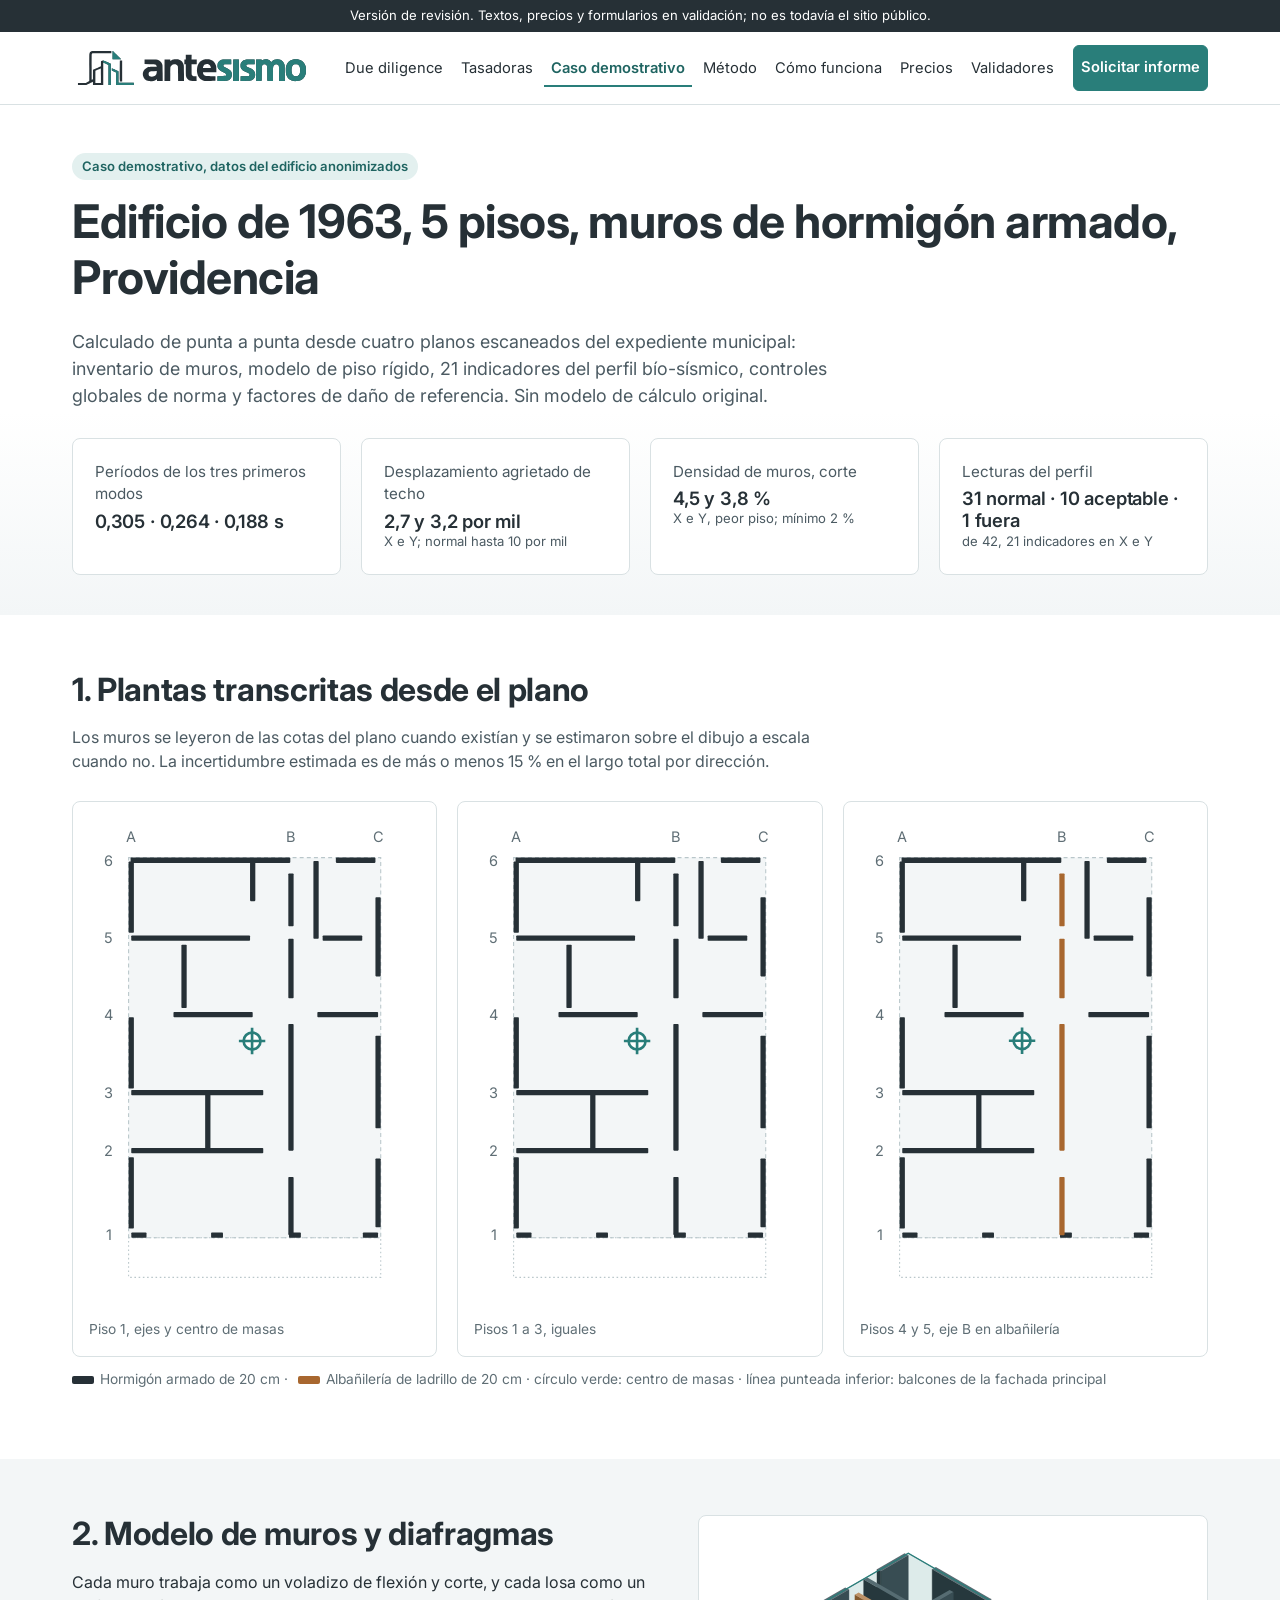
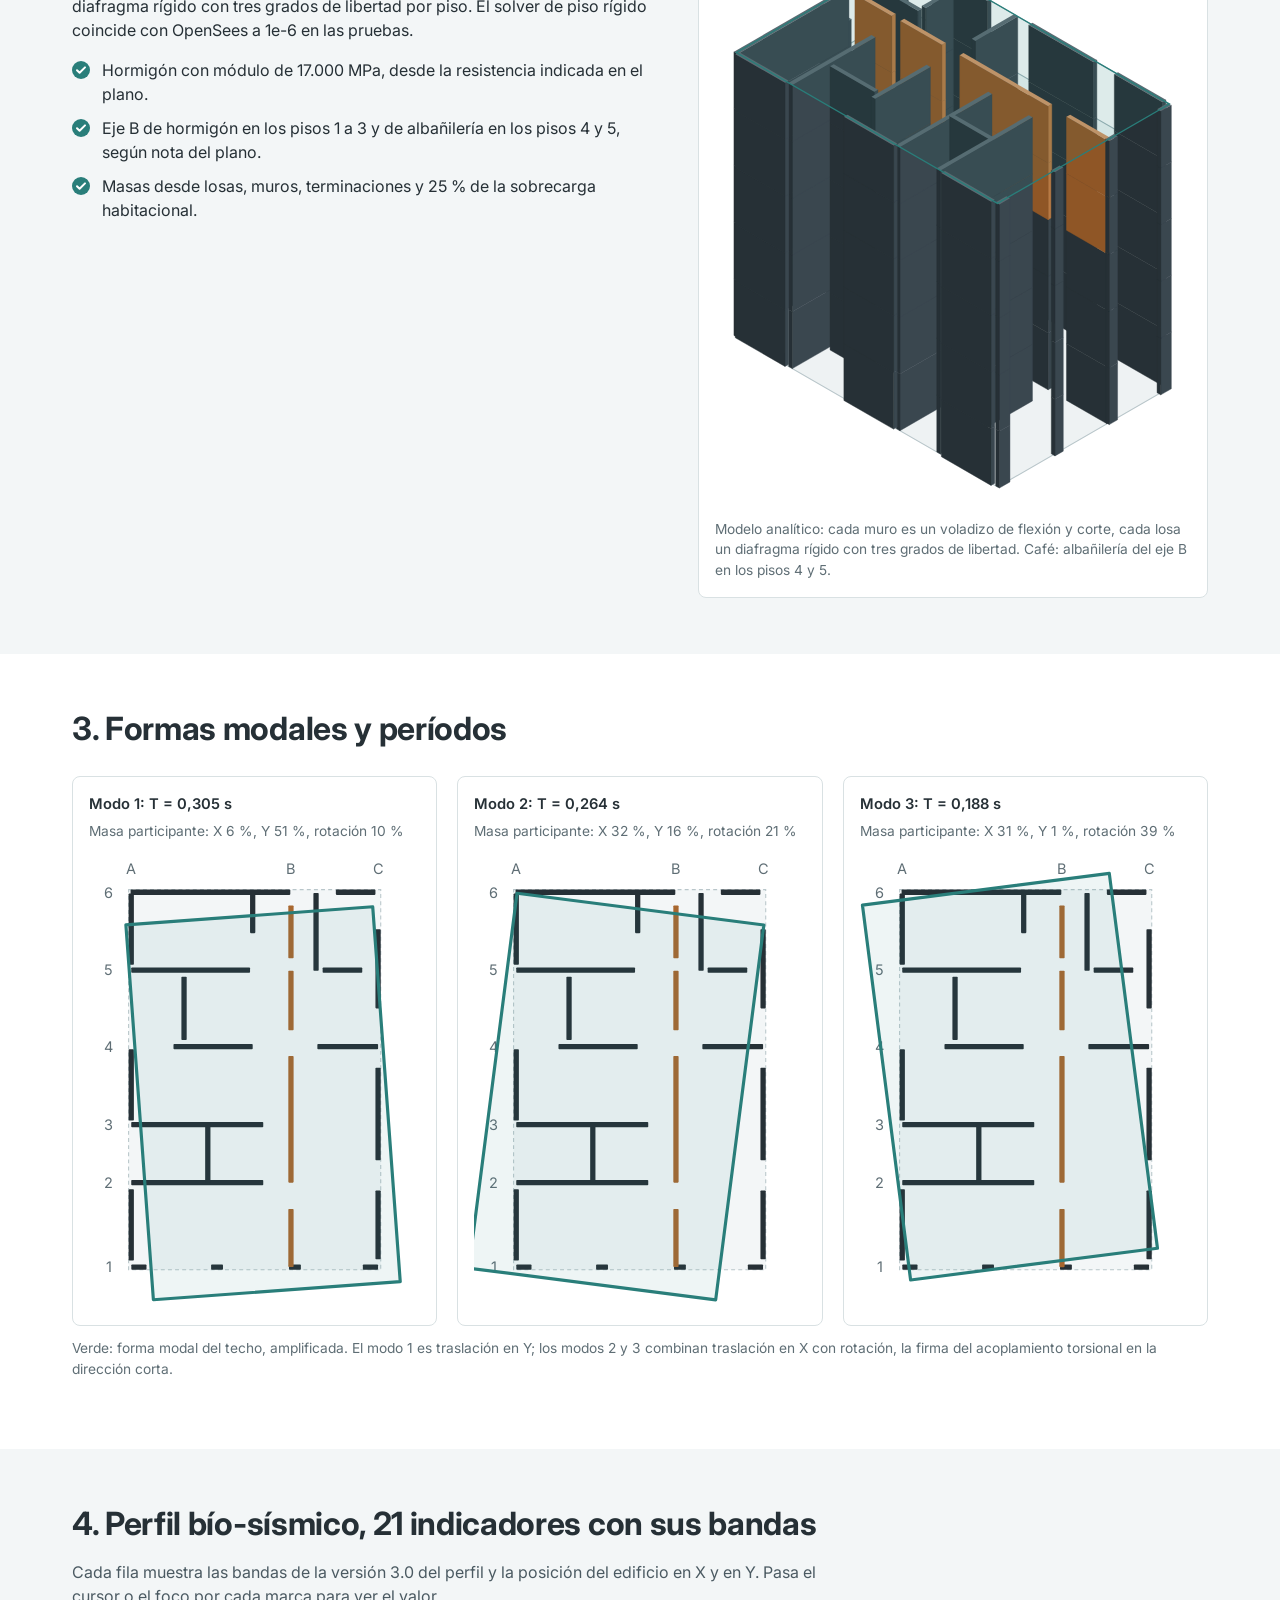
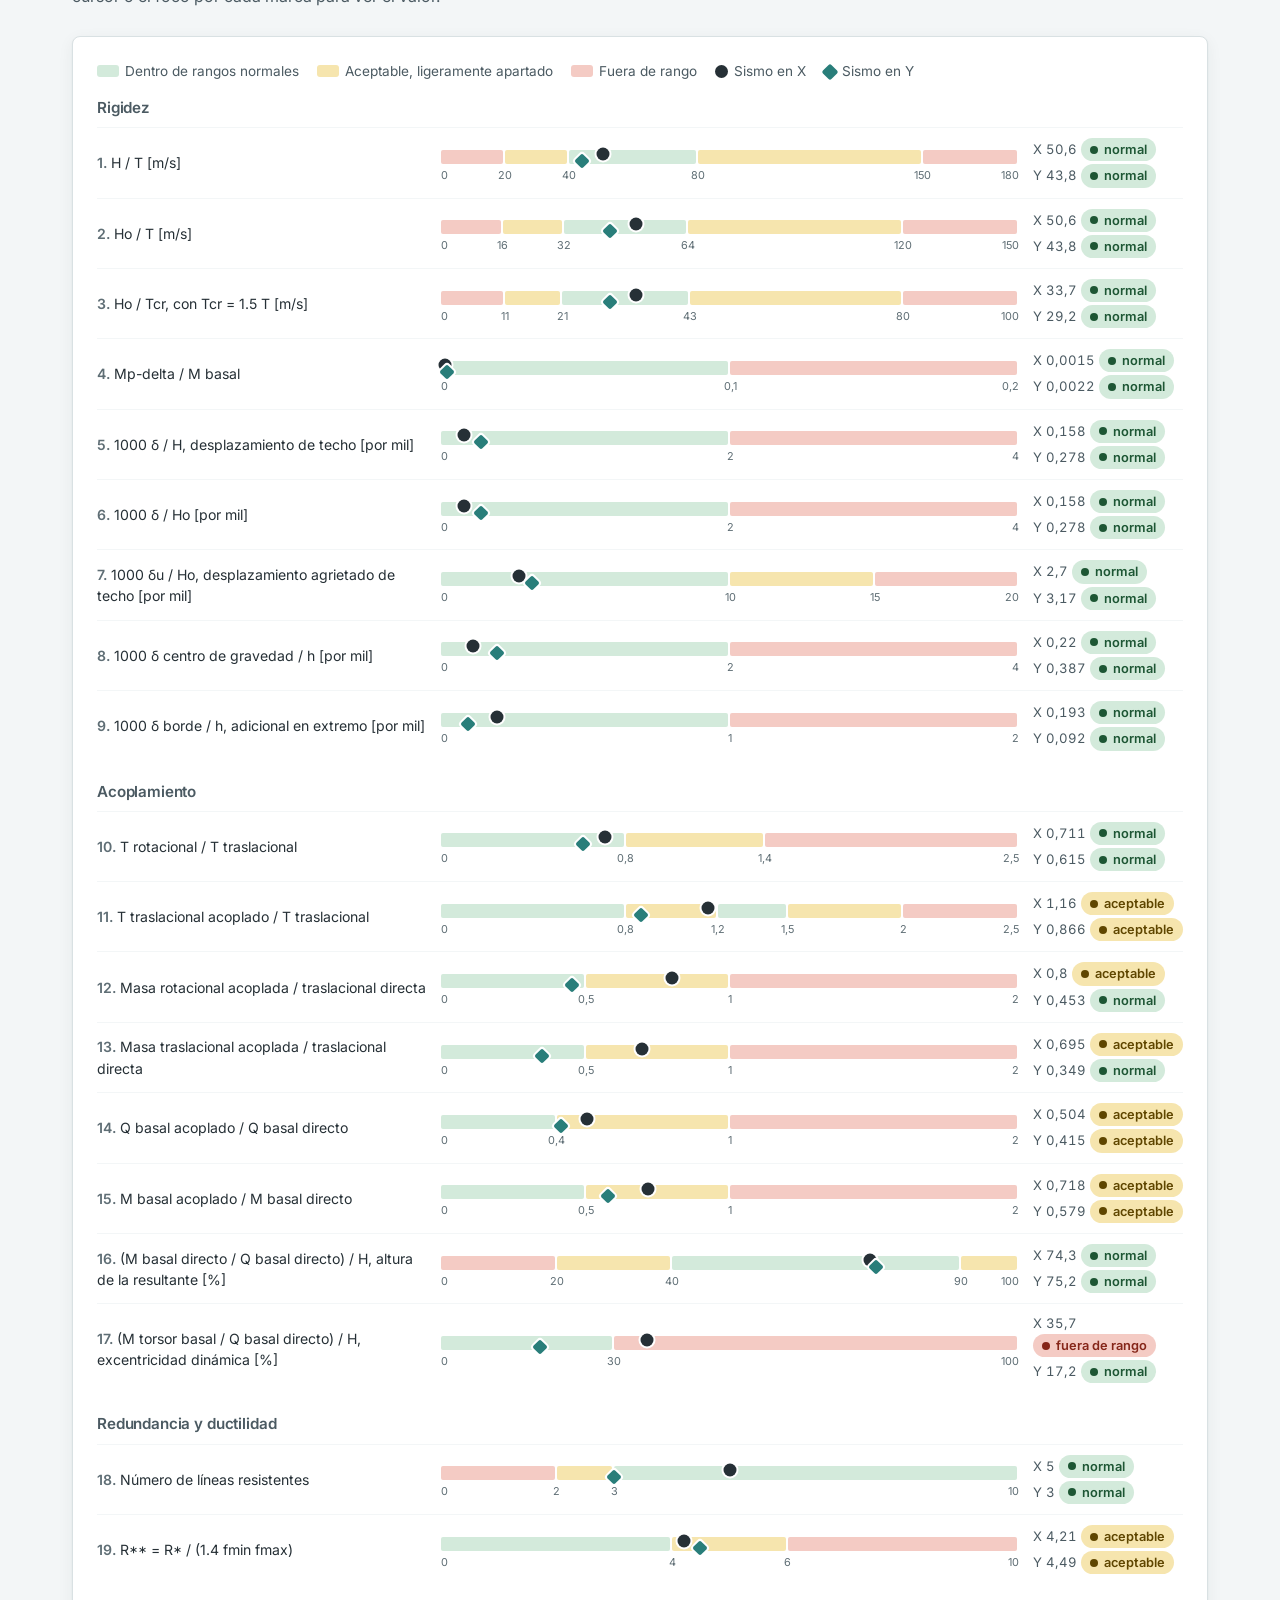
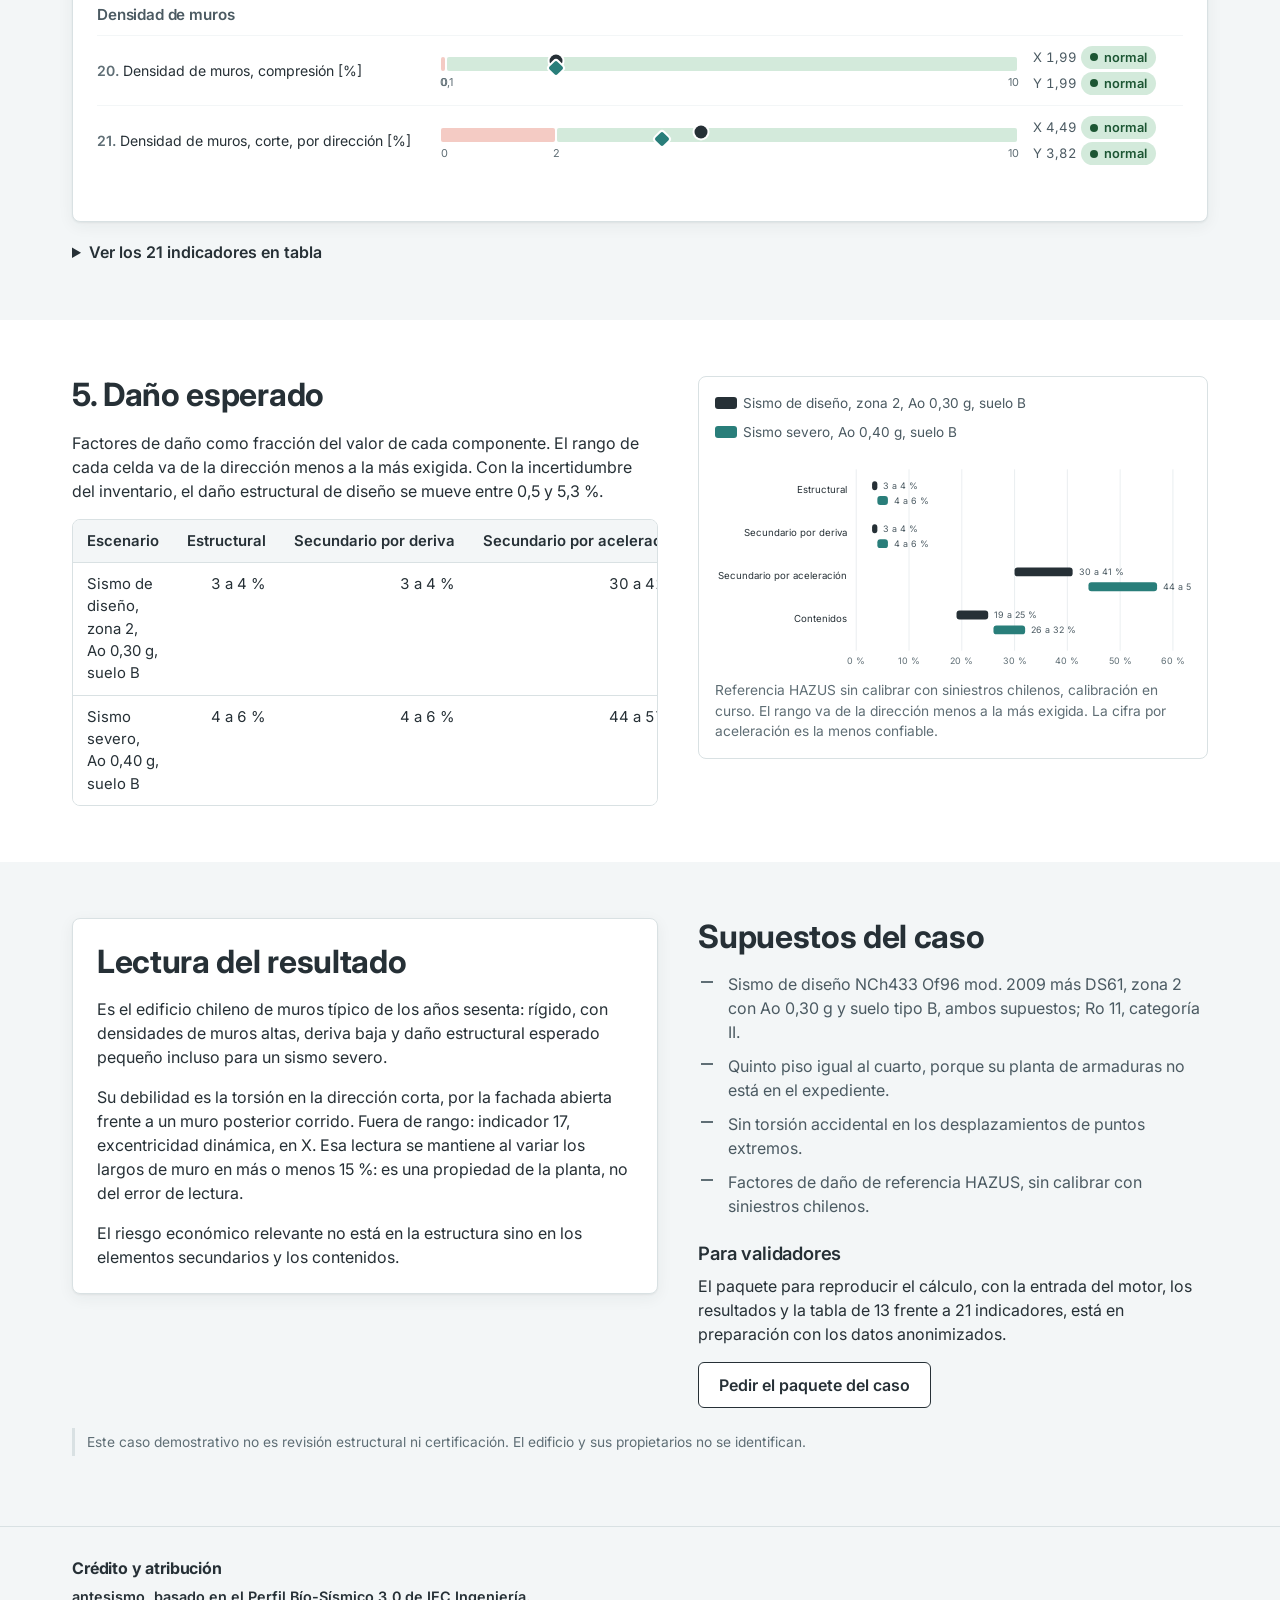
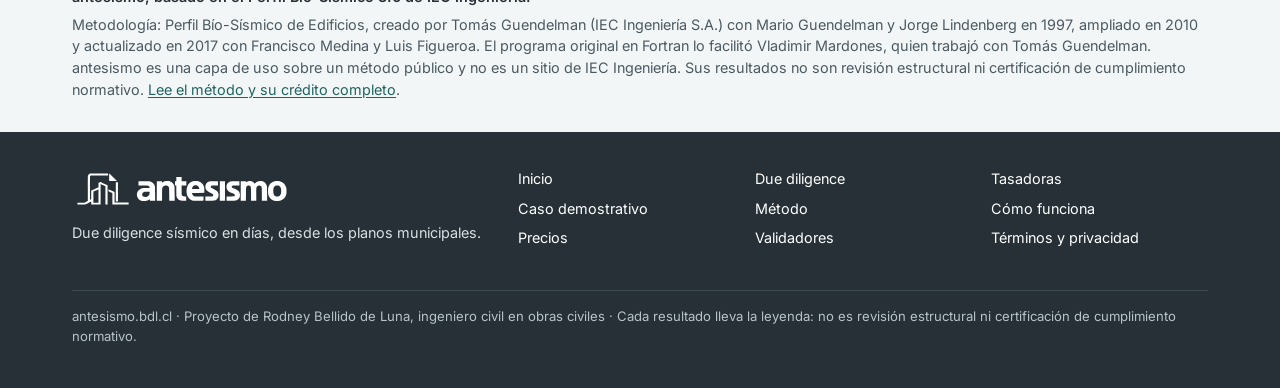
==== caso/index.html @ a91620d3 "Sitio v0 de antesismo con marca, caso demostrativo e ilustraciones Nueve páginas del plan de la web " ====
<!doctype html>
<html lang="es-CL">
<head>
<meta charset="utf-8">
<meta name="viewport" content="width=device-width, initial-scale=1">
<title>Caso demostrativo: parámetros sísmicos de un edificio de 1963 desde los planos municipales | antesismo</title>
<meta name="description" content="Edificio de 1963, 5 pisos, muros de hormigón armado, Providencia: 21 indicadores del perfil bío-sísmico, modos y daño esperado, calculados desde cuatro planos escaneados del expediente municipal.">
<meta name="robots" content="noindex, nofollow">
<link rel="canonical" href="https://antesismo.bdl.cl/caso/">
<meta name="theme-color" content="#263036">
<link rel="icon" href="/favicon.ico" sizes="16x16 24x24 32x32 48x48 64x64 128x128 256x256">
<link rel="icon" href="/favicon-48x48.png" type="image/png" sizes="48x48">
<link rel="icon" href="/favicon.svg" type="image/svg+xml" sizes="any">
<link rel="apple-touch-icon" href="/apple-touch-icon.png" sizes="180x180">
<link rel="mask-icon" href="/safari-pinned-tab.svg" color="#297e7a">
<link rel="manifest" href="/site.webmanifest">
<link rel="preconnect" href="https://fonts.googleapis.com">
<link rel="preconnect" href="https://fonts.gstatic.com" crossorigin>
<link rel="stylesheet" href="https://fonts.googleapis.com/css2?family=Inter:wght@400;600;700&display=swap">
<link rel="stylesheet" href="/assets/marca/antesismo.css">
<link rel="stylesheet" href="/assets/css/sitio.css?v=1.0.2">
<meta property="og:site_name" content="antesismo">
<meta property="og:type" content="website">
<meta property="og:locale" content="es_CL">
<meta property="og:url" content="https://antesismo.bdl.cl/caso/">
<meta property="og:title" content="Caso demostrativo: parámetros sísmicos de un edificio de 1963 desde los planos municipales | antesismo">
<meta property="og:description" content="Edificio de 1963, 5 pisos, muros de hormigón armado, Providencia: 21 indicadores del perfil bío-sísmico, modos y daño esperado, calculados desde cuatro planos escaneados del expediente municipal.">
<meta property="og:image" content="https://antesismo.bdl.cl/assets/social/antesismo_og_1200x630.png">
<meta property="og:image:width" content="1200">
<meta property="og:image:height" content="630">
<meta property="og:image:alt" content="antesismo, evaluación sísmica de edificios desde planos de recepción municipal">
<meta name="twitter:card" content="summary_large_image">
<script type="application/ld+json">{"@context": "https://schema.org", "@type": "Article", "headline": "Caso demostrativo: edificio de 1963 desde los planos municipales", "description": "Perfil bío-sísmico de 21 indicadores y daño esperado de un edificio de muros de hormigón armado.", "inLanguage": "es-CL", "url": "https://antesismo.bdl.cl/caso/", "dateModified": "2026-10-24", "author": {"@type": "Person", "name": "Rodney Bellido de Luna"}, "publisher": {"@type": "Organization", "name": "antesismo"}}</script>
</head>
<body>
<a class="salto" href="#contenido">Saltar al contenido</a>
<div class="aviso-revision">Versión de revisión. Textos, precios y formularios en validación; no es todavía el sitio público.</div>
<header class="encabezado">
<div class="contenedor">
<a class="marca-logo" href="/" aria-label="antesismo, inicio"><img src="/assets/marca/antesismo_isologo_horizontal_color.svg" alt="antesismo" width="240" height="46"></a>
<button class="nav-toggle" type="button" aria-expanded="false" aria-controls="nav-principal">
<svg width="18" height="18" viewBox="0 0 18 18" aria-hidden="true"><path d="M2 4h14M2 9h14M2 14h14" stroke="currentColor" stroke-width="2"/></svg>Menú</button>
<nav class="nav" id="nav-principal" aria-label="Principal">
<a href="/due-diligence/">Due diligence</a>
<a href="/tasadoras/">Tasadoras</a>
<a href="/caso/" aria-current="page">Caso demostrativo</a>
<a href="/perfil-bio-sismico/">Método</a>
<a href="/parametros-sismicos/">Cómo funciona</a>
<a href="/precios/">Precios</a>
<a href="/validadores/">Validadores</a>
<a class="boton" href="/due-diligence/#solicitar">Solicitar informe</a>
</nav>
</div>
</header>
<main id="contenido">
<section class="heroe">
<div class="contenedor">
<span class="etiqueta">Caso demostrativo, datos del edificio anonimizados</span>
<h1>Edificio de 1963, 5 pisos, muros de hormigón armado, Providencia</h1>
<p class="intro">Calculado de punta a punta desde cuatro planos escaneados del expediente municipal: inventario de muros, modelo de piso rígido, 21 indicadores del perfil bío-sísmico, controles globales de norma y factores de daño de referencia. Sin modelo de cálculo original.</p>
<div class="rejilla-4" style="margin-top:28px">
<div class="tarjeta"><p class="pequeño mt-0" style="margin-bottom:4px">Períodos de los tres primeros modos</p><h3 class="mb-0">0,305 · 0,264 · 0,188 s</h3></div>
<div class="tarjeta"><p class="pequeño mt-0" style="margin-bottom:4px">Desplazamiento agrietado de techo</p><h3 class="mb-0">2,7 y 3,2 por mil</h3><p style="font-size:.82rem">X e Y; normal hasta 10 por mil</p></div>
<div class="tarjeta"><p class="pequeño mt-0" style="margin-bottom:4px">Densidad de muros, corte</p><h3 class="mb-0">4,5 y 3,8 %</h3><p style="font-size:.82rem">X e Y, peor piso; mínimo 2 %</p></div>
<div class="tarjeta"><p class="pequeño mt-0" style="margin-bottom:4px">Lecturas del perfil</p><h3 class="mb-0">31 normal · 10 aceptable · 1 fuera</h3><p style="font-size:.82rem">de 42, 21 indicadores en X e Y</p></div>
</div>
</div>
</section>

<section class="seccion">
<div class="contenedor">
<div class="seccion-cabeza"><h2>1. Plantas transcritas desde el plano</h2><p>Los muros se leyeron de las cotas del plano cuando existían y se estimaron sobre el dibujo a escala cuando no. La incertidumbre estimada es de más o menos 15 % en el largo total por dirección.</p></div>
<div data-figura="plantas"><p class="pequeño">Las plantas se dibujan con JavaScript.</p></div>
</div>
</section>

<section class="seccion suave">
<div class="contenedor dos-col">
<div>
<h2>2. Modelo de muros y diafragmas</h2>
<p>Cada muro trabaja como un voladizo de flexión y corte, y cada losa como un diafragma rígido con tres grados de libertad por piso. El solver de piso rígido coincide con OpenSees a 1e-6 en las pruebas.</p>
<ul class="lista-check">
<li>Hormigón con módulo de 17.000 MPa, desde la resistencia indicada en el plano.</li>
<li>Eje B de hormigón en los pisos 1 a 3 y de albañilería en los pisos 4 y 5, según nota del plano.</li>
<li>Masas desde losas, muros, terminaciones y 25 % de la sobrecarga habitacional.</li>
</ul>
</div>
<div data-figura="iso"></div>
</div>
</section>

<section class="seccion">
<div class="contenedor">
<div class="seccion-cabeza"><h2>3. Formas modales y períodos</h2></div>
<div data-figura="modos"></div>
</div>
</section>

<section class="seccion suave">
<div class="contenedor">
<div class="seccion-cabeza">
<h2>4. Perfil bío-sísmico, 21 indicadores con sus bandas</h2>
<p>Cada fila muestra las bandas de la versión 3.0 del perfil y la posición del edificio en X y en Y. Pasa el cursor o el foco por cada marca para ver el valor.</p>
</div>
<div class="panel-blanco"><div data-figura="bandas"><p class="pequeño">El gráfico de bandas necesita JavaScript; abajo está la tabla completa.</p></div></div>
<details style="margin-top:18px"><summary style="cursor:pointer;font-weight:600">Ver los 21 indicadores en tabla</summary><div style="margin-top:12px" data-figura="tabla"></div></details>
</div>
</section>

<section class="seccion">
<div class="contenedor dos-col">
<div>
<h2>5. Daño esperado</h2>
<p>Factores de daño como fracción del valor de cada componente. El rango de cada celda va de la dirección menos a la más exigida. Con la incertidumbre del inventario, el daño estructural de diseño se mueve entre 0,5 y 5,3 %.</p>
<div class="tabla-envoltura"><table>
<caption class="visual-oculto">Daño esperado como fracción del valor de cada componente</caption>
<thead><tr><th>Escenario</th><th class="num">Estructural</th><th class="num">Secundario por deriva</th><th class="num">Secundario por aceleración</th><th class="num">Contenidos</th></tr></thead>
<tbody><tr><td>Sismo de diseño, zona 2, Ao 0,30 g, suelo B</td><td class="num">3 a 4 %</td><td class="num">3 a 4 %</td><td class="num">30 a 41 %</td><td class="num">19 a 25 %</td></tr><tr><td>Sismo severo, Ao 0,40 g, suelo B</td><td class="num">4 a 6 %</td><td class="num">4 a 6 %</td><td class="num">44 a 57 %</td><td class="num">26 a 32 %</td></tr></tbody></table></div>
</div>
<div data-figura="dano"></div>
</div>
</section>

<section class="seccion suave">
<div class="contenedor dos-col">
<div class="panel-blanco">
<h2 class="mt-0">Lectura del resultado</h2>
<p>Es el edificio chileno de muros típico de los años sesenta: rígido, con densidades de muros altas, deriva baja y daño estructural esperado pequeño incluso para un sismo severo.</p>
<p>Su debilidad es la torsión en la dirección corta, por la fachada abierta frente a un muro posterior corrido. Fuera de rango: indicador 17, excentricidad dinámica, en X. Esa lectura se mantiene al variar los largos de muro en más o menos 15 %: es una propiedad de la planta, no del error de lectura.</p>
<p class="mb-0">El riesgo económico relevante no está en la estructura sino en los elementos secundarios y los contenidos.</p>
</div>
<div>
<h2>Supuestos del caso</h2>
<ul class="lista-no">
<li>Sismo de diseño NCh433 Of96 mod. 2009 más DS61, zona 2 con Ao 0,30 g y suelo tipo B, ambos supuestos; Ro 11, categoría II.</li>
<li>Quinto piso igual al cuarto, porque su planta de armaduras no está en el expediente.</li>
<li>Sin torsión accidental en los desplazamientos de puntos extremos.</li>
<li>Factores de daño de referencia HAZUS, sin calibrar con siniestros chilenos.</li>
</ul>
<h3 style="margin-top:24px">Para validadores</h3>
<p>El paquete para reproducir el cálculo, con la entrada del motor, los resultados y la tabla de 13 frente a 21 indicadores, está en preparación con los datos anonimizados.</p>
<a class="boton-sec" href="/validadores/#contacto">Pedir el paquete del caso</a>
</div>
</div>
<div class="contenedor"><p class="leyenda">Este caso demostrativo no es revisión estructural ni certificación. El edificio y sus propietarios no se identifican.</p></div>
</section>
</main>
<section class="credito" aria-labelledby="credito-t">
<div class="contenedor">
<h2 id="credito-t">Crédito y atribución</h2>
<p class="descriptor">antesismo, basado en el Perfil Bío-Sísmico 3.0 de IEC Ingeniería.</p>
<p class="mb-0">Metodología: Perfil Bío-Sísmico de Edificios, creado por Tomás Guendelman (IEC Ingeniería S.A.) con Mario Guendelman y Jorge Lindenberg en 1997, ampliado en 2010 y actualizado en 2017 con Francisco Medina y Luis Figueroa. El programa original en Fortran lo facilitó Vladimir Mardones, quien trabajó con Tomás Guendelman. antesismo es una capa de uso sobre un método público y no es un sitio de IEC Ingeniería. Sus resultados no son revisión estructural ni certificación de cumplimiento normativo. <a href="/perfil-bio-sismico/">Lee el método y su crédito completo</a>.</p>
</div>
</section>
<footer class="pie">
<div class="contenedor">
<div>
<img src="/assets/marca/antesismo_isologo_horizontal_blanco.svg" alt="antesismo" width="220" height="42">
<p>Due diligence sísmico en días, desde los planos municipales.</p>
</div>
<nav aria-label="Pie de página">
<a href="/">Inicio</a>
<a href="/due-diligence/">Due diligence</a>
<a href="/tasadoras/">Tasadoras</a>
<a href="/caso/">Caso demostrativo</a>
<a href="/perfil-bio-sismico/">Método</a>
<a href="/parametros-sismicos/">Cómo funciona</a>
<a href="/precios/">Precios</a>
<a href="/validadores/">Validadores</a>
<a href="/legal/">Términos y privacidad</a>
</nav>
<p class="final">antesismo.bdl.cl · Proyecto de Rodney Bellido de Luna, ingeniero civil en obras civiles · Cada resultado lleva la leyenda: no es revisión estructural ni certificación de cumplimiento normativo.</p>
</div>
</footer>
<script src="/assets/js/sitio.js?v=1.0.2"></script>
<script src="/assets/js/datos-caso.js?v=1.0.2"></script>
<script src="/assets/js/perfil.js?v=1.0.2"></script>
</body>
</html>
---- assets/marca/antesismo.css ----
/* Identidad de antesismo. Inter es opcional; Arial funciona sin descargas. */
:root {
  --antesismo-grafito: #263036;
  --antesismo-verde: #297e7a;
  --antesismo-blanco: #ffffff;
  --antesismo-fondo: #f3f6f7;
  --antesismo-borde: #d9e1e3;
  --antesismo-font: "Inter", Arial, sans-serif;
}
.antesismo-texto { font-family: var(--antesismo-font); color: var(--antesismo-grafito); font-size: 1rem; line-height: 1.5; }
.antesismo-logo { display: block; width: 240px; max-width: 100%; height: auto; }
.antesismo-logo-vertical { display: block; width: 240px; max-width: 100%; height: auto; }
.antesismo-isotipo { display: block; width: 64px; height: auto; }
.antesismo-boton { display: inline-flex; align-items: center; padding: 12px 20px; border: 0; border-radius: 6px; background: var(--antesismo-verde); color: white; font: 600 1rem/1.25 var(--antesismo-font); text-decoration: none; }
.antesismo-boton:focus-visible { outline: 3px solid var(--antesismo-grafito); outline-offset: 3px; }
@media (max-width: 640px) { .antesismo-logo { width: 220px; } }
---- assets/css/sitio.css ----
/* antesismo, hoja de estilos del sitio. Colores y tipografía del kit de marca v1. */
:root {
  --grafito: #263036;
  --grafito-2: #3a474f;
  --verde: #297e7a;
  --verde-osc: #1f6461;
  --verde-suave: #e3f0ef;
  --blanco: #ffffff;
  --fondo: #f3f6f7;
  --borde: #d9e1e3;
  --texto: #263036;
  --texto-2: #4b5a62;
  --texto-3: #5f6e75;
  /* Semáforo del perfil: tinte de banda, texto sobre tinte (contraste mayor a 4.5:1) */
  --normal-bg: #d3eadb;   --normal-tx: #1d5634;  --normal-mk: #2f8a52;
  --acept-bg: #f6e5ae;    --acept-tx: #5f4600;   --acept-mk: #b8860b;
  --fuera-bg: #f4cbc4;    --fuera-tx: #852619;   --fuera-mk: #c0392b;
  --ladrillo: #a8672f;
  --font: "Inter", Arial, sans-serif;
  --radio: 8px;
  --sombra: 0 1px 2px rgba(38, 48, 54, .06), 0 4px 16px rgba(38, 48, 54, .06);
  --ancho: 1200px;
}

*, *::before, *::after { box-sizing: border-box; }
html { -webkit-text-size-adjust: 100%; scroll-behavior: smooth; }
body {
  margin: 0; background: var(--blanco); color: var(--texto);
  font: 400 1rem/1.5 var(--font); overflow-x: hidden;
}
img, svg { max-width: 100%; }
a { color: var(--verde-osc); text-underline-offset: 2px; }
a:hover { color: var(--grafito); }
:focus-visible { outline: 3px solid var(--verde); outline-offset: 2px; border-radius: 3px; }
h1, h2, h3, h4 { line-height: 1.2; margin: 0 0 .5em; color: var(--grafito); letter-spacing: -0.01em; }
h1 { font-size: clamp(1.9rem, 4.2vw, 2.9rem); font-weight: 700; }
h2 { font-size: clamp(1.45rem, 2.6vw, 2rem); font-weight: 700; }
h3 { font-size: 1.15rem; font-weight: 600; }
p { margin: 0 0 1em; }
.contenedor { width: 100%; max-width: var(--ancho); margin: 0 auto; padding: 0 16px; }
@media (min-width: 720px) { .contenedor { padding: 0 32px; } }
.salto { position: absolute; left: -999px; top: 8px; background: var(--grafito); color: #fff; padding: 8px 12px; z-index: 100; }
.salto:focus { left: 8px; }
.visual-oculto { position: absolute !important; width: 1px; height: 1px; overflow: hidden; clip: rect(0 0 0 0); white-space: nowrap; }

/* Aviso de versión de revisión */
.aviso-revision { background: var(--grafito); color: #fff; font-size: .82rem; text-align: center; padding: 6px 16px; }

/* Encabezado */
.encabezado { position: sticky; top: 0; z-index: 50; background: rgba(255,255,255,.97); border-bottom: 1px solid var(--borde); backdrop-filter: saturate(1.2) blur(6px); }
.encabezado .contenedor { display: flex; align-items: center; justify-content: space-between; gap: 16px; min-height: 72px; }
.marca-logo { display: block; flex: 0 0 auto; line-height: 0; }
.marca-logo img { width: 240px; height: auto; display: block; }
@media (max-width: 400px) { .marca-logo img { width: 220px; } }
.nav { display: flex; align-items: center; gap: 4px; }
.nav a { color: var(--grafito); text-decoration: none; font-size: .95rem; padding: 8px 10px; border-radius: 6px; white-space: nowrap; }
.nav a:hover { background: var(--fondo); }
.nav a[aria-current="page"] { color: var(--verde-osc); font-weight: 600; box-shadow: inset 0 -2px 0 var(--verde); border-radius: 0; }
.nav .boton { margin-left: 8px; color: #fff; }
.nav .boton:hover { background: var(--verde-osc); }
.nav-toggle { display: none; background: none; border: 1px solid var(--borde); border-radius: 6px; padding: 8px 10px; font: 600 .9rem var(--font); color: var(--grafito); cursor: pointer; }
@media (max-width: 1280px) and (min-width: 1181px) { .nav a { padding: 8px 7px; font-size: .92rem; } }
@media (max-width: 1180px) {
  .nav-toggle { display: inline-flex; align-items: center; gap: 6px; }
  .nav { display: none; position: absolute; left: 0; right: 0; top: 100%; background: #fff; border-bottom: 1px solid var(--borde); flex-direction: column; align-items: stretch; padding: 8px 16px 16px; box-shadow: var(--sombra); }
  .nav.abierto { display: flex; }
  .nav a { padding: 12px 8px; border-bottom: 1px solid var(--fondo); }
  .nav a[aria-current="page"] { box-shadow: inset 3px 0 0 var(--verde); padding-left: 12px; }
  .nav .boton { margin: 12px 0 0; justify-content: center; }
}

/* Botones */
.boton, .boton-sec {
  display: inline-flex; align-items: center; justify-content: center; gap: 8px; min-height: 46px;
  padding: 12px 20px; border-radius: 6px; font: 600 1rem/1.25 var(--font); text-decoration: none; cursor: pointer; text-align: center;
}
.boton { background: var(--verde); color: #fff; border: 1px solid var(--verde); }
.boton:hover { background: var(--verde-osc); color: #fff; }
.boton-sec { background: #fff; color: var(--grafito); border: 1px solid var(--grafito); }
.boton-sec:hover { background: var(--fondo); color: var(--grafito); }
.botones { display: flex; flex-wrap: wrap; gap: 12px; margin: 24px 0 12px; }

/* Etiquetas */
.etiqueta { display: inline-block; background: var(--verde-suave); color: var(--verde-osc); font-size: .82rem; font-weight: 600; padding: 4px 10px; border-radius: 999px; margin-bottom: 14px; }
.etiqueta.gris { background: var(--fondo); color: var(--texto-2); }

/* Secciones */
.seccion { padding: 56px 0; }
.seccion.suave { background: var(--fondo); }
.seccion.oscura { background: var(--grafito); color: #e8eef0; }
.seccion.oscura h2, .seccion.oscura h3 { color: #fff; }
.seccion.oscura a { color: #fff; }
.intro { font-size: 1.1rem; color: var(--texto-2); max-width: 760px; }
.seccion-cabeza { max-width: 780px; margin-bottom: 28px; }
.seccion-cabeza p { color: var(--texto-2); }

/* Héroe */
.heroe { padding: 48px 0 40px; background: linear-gradient(180deg, #fff 0%, #fff 60%, var(--fondo) 100%); }
.heroe .rejilla { display: grid; grid-template-columns: 1.1fr 1fr; gap: 40px; align-items: center; }
@media (max-width: 960px) { .heroe .rejilla { grid-template-columns: 1fr; } }
.heroe .intro { font-size: 1.12rem; }
.segmentos { display: flex; flex-wrap: wrap; gap: 6px 14px; font-size: .9rem; color: var(--texto-3); margin-top: 8px; padding: 0; list-style: none; }

/* Tarjetas y rejillas */
.rejilla-2, .rejilla-3, .rejilla-4 { display: grid; gap: 20px; }
.rejilla-2 { grid-template-columns: repeat(2, minmax(0, 1fr)); }
.rejilla-3 { grid-template-columns: repeat(3, minmax(0, 1fr)); }
.rejilla-4 { grid-template-columns: repeat(4, minmax(0, 1fr)); }
@media (max-width: 960px) { .rejilla-3, .rejilla-4 { grid-template-columns: repeat(2, minmax(0, 1fr)); } }
@media (max-width: 640px) { .rejilla-2, .rejilla-3, .rejilla-4 { grid-template-columns: 1fr; } }
.tarjeta { background: #fff; border: 1px solid var(--borde); border-radius: var(--radio); padding: 22px; }
.tarjeta.sombra { box-shadow: var(--sombra); }
.tarjeta h3 { margin-top: 4px; }
.tarjeta p { color: var(--texto-2); font-size: .95rem; margin-bottom: 0; }
.tarjeta .icono { width: 44px; height: 44px; color: var(--verde); margin-bottom: 10px; display: block; }
.panel { background: var(--fondo); border-radius: var(--radio); padding: 24px; }
.panel-blanco { background: #fff; border: 1px solid var(--borde); border-radius: var(--radio); padding: 24px; box-shadow: var(--sombra); }

/* Listas con viñeta */
.lista-check { list-style: none; padding: 0; margin: 0 0 1em; }
.lista-check li { position: relative; padding-left: 30px; margin-bottom: 10px; }
.lista-check li::before { content: ""; position: absolute; left: 0; top: .2em; width: 18px; height: 18px; border-radius: 50%; background: var(--verde) url("data:image/svg+xml,%3Csvg xmlns='http://www.w3.org/2000/svg' viewBox='0 0 18 18'%3E%3Cpath d='M5 9.2l2.6 2.6L13 6.4' fill='none' stroke='%23fff' stroke-width='2' stroke-linecap='round' stroke-linejoin='round'/%3E%3C/svg%3E") center/18px no-repeat; }
.lista-no { list-style: none; padding: 0; margin: 0; }
.lista-no li { position: relative; padding-left: 30px; margin-bottom: 10px; color: var(--texto-2); }
.lista-no li::before { content: ""; position: absolute; left: 3px; top: .55em; width: 12px; height: 2px; background: var(--texto-3); }

/* Pasos */
.pasos { counter-reset: paso; display: grid; grid-template-columns: repeat(4, minmax(0, 1fr)); gap: 16px; list-style: none; padding: 0; margin: 0; }
@media (max-width: 960px) { .pasos { grid-template-columns: repeat(2, minmax(0, 1fr)); } }
@media (max-width: 560px) { .pasos { grid-template-columns: 1fr; } }
.pasos li { background: #fff; border: 1px solid var(--borde); border-radius: var(--radio); padding: 20px; counter-increment: paso; }
.pasos li::before { content: counter(paso); display: inline-flex; width: 30px; height: 30px; align-items: center; justify-content: center; border-radius: 50%; background: var(--grafito); color: #fff; font-weight: 700; font-size: .9rem; margin-bottom: 10px; }
.pasos h3 { font-size: 1.02rem; }
.pasos p { color: var(--texto-2); font-size: .93rem; margin: 0; }

/* Línea de tiempo */
.linea { list-style: none; padding: 0; margin: 0; }
.linea li { display: grid; grid-template-columns: 104px 1fr; gap: 14px; padding: 12px 0; border-bottom: 1px solid var(--borde); }
.linea li:last-child { border-bottom: 0; }
.linea .dia { background: var(--grafito); color: #fff; font-weight: 600; font-size: .85rem; border-radius: 999px; padding: 4px 10px; text-align: center; align-self: start; }
.linea p { margin: 0; color: var(--texto-2); }

/* Preguntas */
.preguntas details { background: #fff; border: 1px solid var(--borde); border-radius: var(--radio); padding: 0; margin-bottom: 12px; }
.preguntas summary { cursor: pointer; padding: 16px 20px; font-weight: 600; color: var(--grafito); list-style: none; display: flex; justify-content: space-between; gap: 12px; }
.preguntas summary::-webkit-details-marker { display: none; }
.preguntas summary::after { content: "+"; color: var(--verde); font-size: 1.3rem; line-height: 1; }
.preguntas details[open] summary::after { content: "\2212"; }
.preguntas details > div { padding: 0 20px 16px; color: var(--texto-2); }

/* Tablas */
.tabla-envoltura { overflow-x: auto; -webkit-overflow-scrolling: touch; border: 1px solid var(--borde); border-radius: var(--radio); background: #fff; }
table { border-collapse: collapse; width: 100%; font-size: .93rem; }
th, td { text-align: left; padding: 10px 14px; border-bottom: 1px solid var(--borde); vertical-align: top; }
th { background: var(--fondo); font-weight: 600; color: var(--grafito); }
tr:last-child td { border-bottom: 0; }
td.num, th.num { text-align: right; font-variant-numeric: tabular-nums; white-space: nowrap; }

/* Pastillas de estado */
.estado { display: inline-flex; align-items: center; gap: 6px; font-size: .8rem; font-weight: 600; padding: 2px 9px; border-radius: 999px; white-space: nowrap; }
.estado::before { content: ""; width: 8px; height: 8px; border-radius: 50%; background: currentColor; }
.estado.normal { background: var(--normal-bg); color: var(--normal-tx); }
.estado.aceptable { background: var(--acept-bg); color: var(--acept-tx); }
.estado.fuera { background: var(--fuera-bg); color: var(--fuera-tx); }
.estado.verde { background: var(--normal-bg); color: var(--normal-tx); }
.estado.amarillo { background: var(--acept-bg); color: var(--acept-tx); }
.estado.rojo { background: var(--fuera-bg); color: var(--fuera-tx); }

/* Leyenda legal */
.leyenda { font-size: .86rem; color: var(--texto-3); border-left: 3px solid var(--borde); padding: 4px 0 4px 12px; margin-top: 20px; }

/* Semáforo de 21 */
.semaforo { background: #fff; border: 1px solid var(--borde); border-radius: 12px; padding: 20px; box-shadow: var(--sombra); }
.semaforo-cabeza { display: flex; justify-content: space-between; align-items: baseline; gap: 12px; flex-wrap: wrap; margin-bottom: 14px; }
.semaforo-cabeza h3 { margin: 0; font-size: 1rem; }
.semaforo-cabeza span { font-size: .8rem; color: var(--texto-3); }
.semaforo-grupo { margin-bottom: 12px; }
.semaforo-grupo h4 { font-size: .78rem; font-weight: 600; color: var(--texto-3); margin: 0 0 6px; text-transform: none; letter-spacing: .02em; }
.semaforo-celdas { display: grid; grid-template-columns: repeat(9, minmax(0, 1fr)); gap: 6px; }
@media (max-width: 520px) { .semaforo-celdas { grid-template-columns: repeat(5, minmax(0, 1fr)); } }
.celda { position: relative; border-radius: 6px; background: var(--fondo); padding: 6px 4px 5px; text-align: center; cursor: default; border: 1px solid transparent; }
.celda:hover, .celda:focus-visible { border-color: var(--grafito); }
.celda b { display: block; font-size: .78rem; color: var(--grafito); margin-bottom: 4px; }
.celda .xy { display: flex; justify-content: center; gap: 3px; }
.celda .xy i { display: inline-flex; width: 19px; height: 19px; border-radius: 4px; font: 700 .64rem/19px var(--font); font-style: normal; justify-content: center; }
.xy .normal { background: var(--normal-bg); color: var(--normal-tx); }
.xy .aceptable { background: var(--acept-bg); color: var(--acept-tx); }
.xy .fuera { background: var(--fuera-bg); color: var(--fuera-tx); box-shadow: inset 0 0 0 1.5px var(--fuera-mk); }
.semaforo-resumen { display: flex; flex-wrap: wrap; gap: 8px 16px; margin-top: 14px; padding-top: 12px; border-top: 1px solid var(--borde); font-size: .85rem; color: var(--texto-2); align-items: center; }
.semaforo-pie { font-size: .82rem; color: var(--texto-3); margin: 10px 0 0; }

/* Información emergente */
.tip { position: fixed; z-index: 200; pointer-events: none; background: var(--grafito); color: #fff; font-size: .82rem; line-height: 1.4; padding: 8px 10px; border-radius: 6px; max-width: 280px; box-shadow: 0 6px 20px rgba(0,0,0,.18); opacity: 0; transition: opacity .1s; }
.tip.visible { opacity: 1; }
.tip strong { display: block; margin-bottom: 2px; }

/* Bandas de 21 indicadores */
.bandas-leyenda { display: flex; flex-wrap: wrap; gap: 8px 18px; font-size: .85rem; color: var(--texto-2); margin-bottom: 18px; align-items: center; }
.bandas-leyenda .muestra { display: inline-block; width: 22px; height: 12px; border-radius: 3px; vertical-align: -1px; margin-right: 6px; }
.mk { display: inline-block; vertical-align: -2px; margin-right: 6px; }
.mk-x { width: 13px; height: 13px; border-radius: 50%; background: var(--grafito); box-shadow: 0 0 0 2px #fff; }
.mk-y { width: 12px; height: 12px; border-radius: 2px; background: var(--verde); box-shadow: 0 0 0 2px #fff; transform: rotate(45deg); }
.bandas-grupo { margin-bottom: 22px; }
.bandas-grupo > h3 { font-size: .95rem; margin-bottom: 10px; color: var(--texto-2); }
.fila { display: grid; grid-template-columns: minmax(0, 330px) minmax(0, 1fr) 150px; gap: 14px; align-items: center; padding: 10px 0; border-top: 1px solid var(--fondo); }
.fila .nom { font-size: .88rem; color: var(--grafito); }
.fila .nom b { color: var(--texto-3); font-weight: 600; margin-right: 4px; }
.fila .val { font-size: .82rem; color: var(--texto-2); font-variant-numeric: tabular-nums; display: flex; flex-direction: column; gap: 3px; align-items: flex-start; }
.pista { position: relative; height: 34px; }
.pista .tramos { position: absolute; left: 0; right: 0; top: 4px; height: 14px; display: flex; gap: 2px; }
.pista .tramos span { height: 100%; border-radius: 2px; }
.pista .t-normal { background: var(--normal-bg); }
.pista .t-aceptable { background: var(--acept-bg); }
.pista .t-fuera { background: var(--fuera-bg); }
.pista .marca { position: absolute; top: 11px; transform: translate(-50%, -50%); cursor: default; }
.pista .marca.x { width: 13px; height: 13px; border-radius: 50%; background: var(--grafito); box-shadow: 0 0 0 2px #fff; top: 8px; }
.pista .marca.y { width: 11px; height: 11px; border-radius: 2px; background: var(--verde); box-shadow: 0 0 0 2px #fff; transform: translate(-50%, -50%) rotate(45deg); top: 15px; }
.pista .marca::after { content: ""; position: absolute; inset: -10px; }
.pista .ticks { position: absolute; left: 0; right: 0; top: 21px; height: 12px; font-size: .68rem; color: var(--texto-3); }
.pista .ticks span { position: absolute; transform: translateX(-50%); white-space: nowrap; }
.pista .ticks span:first-child { transform: none; }
.pista .ticks span:last-child { transform: translateX(-100%); }
@media (max-width: 820px) {
  .fila { grid-template-columns: 1fr; gap: 6px; }
  .fila .val { flex-direction: row; flex-wrap: wrap; gap: 6px; }
}

/* Figuras SVG */
figure { margin: 0; }
figcaption { font-size: .86rem; color: var(--texto-3); margin-top: 10px; }
.figura { background: #fff; border: 1px solid var(--borde); border-radius: var(--radio); padding: 16px; }
.figura svg { display: block; width: 100%; height: auto; }
.ilustracion svg { display: block; width: 100%; height: auto; }

/* Código */
pre.codigo { background: var(--grafito); color: #e6eef0; border-radius: var(--radio); padding: 18px; overflow-x: auto; font: 400 .85rem/1.6 ui-monospace, "Cascadia Mono", Consolas, monospace; margin: 0; }
pre.codigo .k { color: #8fd3cf; }
pre.codigo .s { color: #f3d58b; }
pre.codigo .c { color: #9aa8ae; }

/* Ficha de tasación simulada */
.ficha { background: #fff; border: 1px solid var(--borde); border-radius: 10px; padding: 20px; box-shadow: var(--sombra); }
.ficha .meta { font-size: .8rem; color: var(--texto-3); }
.ficha h3 { display: flex; justify-content: space-between; align-items: center; gap: 10px; flex-wrap: wrap; margin: 8px 0 6px; }
.ficha .sub { font-size: .86rem; color: var(--texto-2); margin-bottom: 12px; }
.ficha table { font-size: .85rem; }
.ficha th, .ficha td { padding: 7px 8px; }

/* Precios */
.oferta { display: flex; flex-direction: column; }
.oferta .precio { font-size: 1.05rem; font-weight: 600; color: var(--grafito); background: var(--fondo); border-radius: 6px; padding: 10px 12px; margin: 14px 0; }
.oferta .precio small { display: block; font-weight: 400; color: var(--texto-3); font-size: .82rem; }
.oferta .lista-check { font-size: .93rem; flex: 1; }
.oferta.destacada { border: 2px solid var(--verde); }

/* Formularios */
.formulario { display: grid; gap: 14px; }
.formulario .doble { display: grid; grid-template-columns: 1fr 1fr; gap: 14px; }
@media (max-width: 640px) { .formulario .doble { grid-template-columns: 1fr; } }
.formulario label { display: grid; gap: 6px; font-size: .9rem; font-weight: 600; color: var(--grafito); }
.formulario input, .formulario select, .formulario textarea { font: 400 1rem var(--font); padding: 11px 12px; border: 1px solid #b9c6ca; border-radius: 6px; background: #fff; color: var(--grafito); width: 100%; }
.formulario textarea { min-height: 110px; resize: vertical; }
.formulario .nota { font-size: .82rem; color: var(--texto-3); font-weight: 400; }
.form-estado { display: none; background: var(--acept-bg); color: var(--acept-tx); border-radius: 6px; padding: 12px 14px; font-size: .92rem; }
.form-estado.visible { display: block; }

/* Capas (método) */
.capa { display: grid; grid-template-columns: 56px 1fr; gap: 16px; padding: 18px 0; border-top: 1px solid var(--borde); }
.capa:first-child { border-top: 0; }
.capa .num { width: 44px; height: 44px; border-radius: 10px; display: inline-flex; align-items: center; justify-content: center; font-weight: 700; color: #fff; background: var(--grafito); }
.capa.publica .num { background: #7f8f96; }
.capa.propia .num { background: var(--verde); }
.capa h3 { margin-bottom: 4px; }
.capa p { margin: 0; color: var(--texto-2); }

/* Crédito y pie */
.credito { background: var(--fondo); border-top: 1px solid var(--borde); padding: 32px 0; font-size: .9rem; color: var(--texto-2); }
.credito h2 { font-size: 1rem; margin-bottom: 8px; }
.credito .descriptor { font-weight: 600; color: var(--grafito); margin-bottom: 6px; }
.pie { background: var(--grafito); color: #d7e0e3; padding: 36px 0 28px; font-size: .9rem; }
.pie .contenedor { display: grid; grid-template-columns: 1.2fr 2fr; gap: 32px; }
@media (max-width: 820px) { .pie .contenedor { grid-template-columns: 1fr; } }
.pie img { width: 220px; height: auto; display: block; margin-bottom: 12px; }
.pie a { color: #fff; text-decoration: none; }
.pie a:hover { text-decoration: underline; color: #fff; }
.pie nav { display: grid; grid-template-columns: repeat(auto-fill, minmax(180px, 1fr)); gap: 8px 20px; align-content: start; }
.pie .final { grid-column: 1 / -1; border-top: 1px solid #3d4a51; padding-top: 16px; font-size: .82rem; color: #b8c4c8; }

/* Estado del proyecto (validadores) */
.estado-proyecto { display: grid; grid-template-columns: repeat(3, minmax(0, 1fr)); gap: 16px; }
@media (max-width: 860px) { .estado-proyecto { grid-template-columns: 1fr; } }
.estado-proyecto .col { border-radius: var(--radio); padding: 18px; border: 1px solid var(--borde); background: #fff; }
.estado-proyecto .col h3 { display: flex; align-items: center; gap: 8px; font-size: 1rem; }
.estado-proyecto ul { margin: 0; padding-left: 18px; color: var(--texto-2); font-size: .93rem; }
.estado-proyecto li { margin-bottom: 8px; }

/* Utilidades */
.mt-0 { margin-top: 0; } .mb-0 { margin-bottom: 0; }
.centro { text-align: center; }
.dos-col { display: grid; grid-template-columns: 1.15fr 1fr; gap: 40px; align-items: start; }
@media (max-width: 960px) { .dos-col { grid-template-columns: 1fr; gap: 28px; } }
.dos-col > *, .rejilla > *, .rejilla-2 > *, .rejilla-3 > *, .rejilla-4 > * { min-width: 0; }
.pequeño { font-size: .86rem; color: var(--texto-3); }
.pendiente { background: var(--acept-bg); color: var(--acept-tx); font-size: .8rem; font-weight: 600; padding: 1px 8px; border-radius: 4px; }
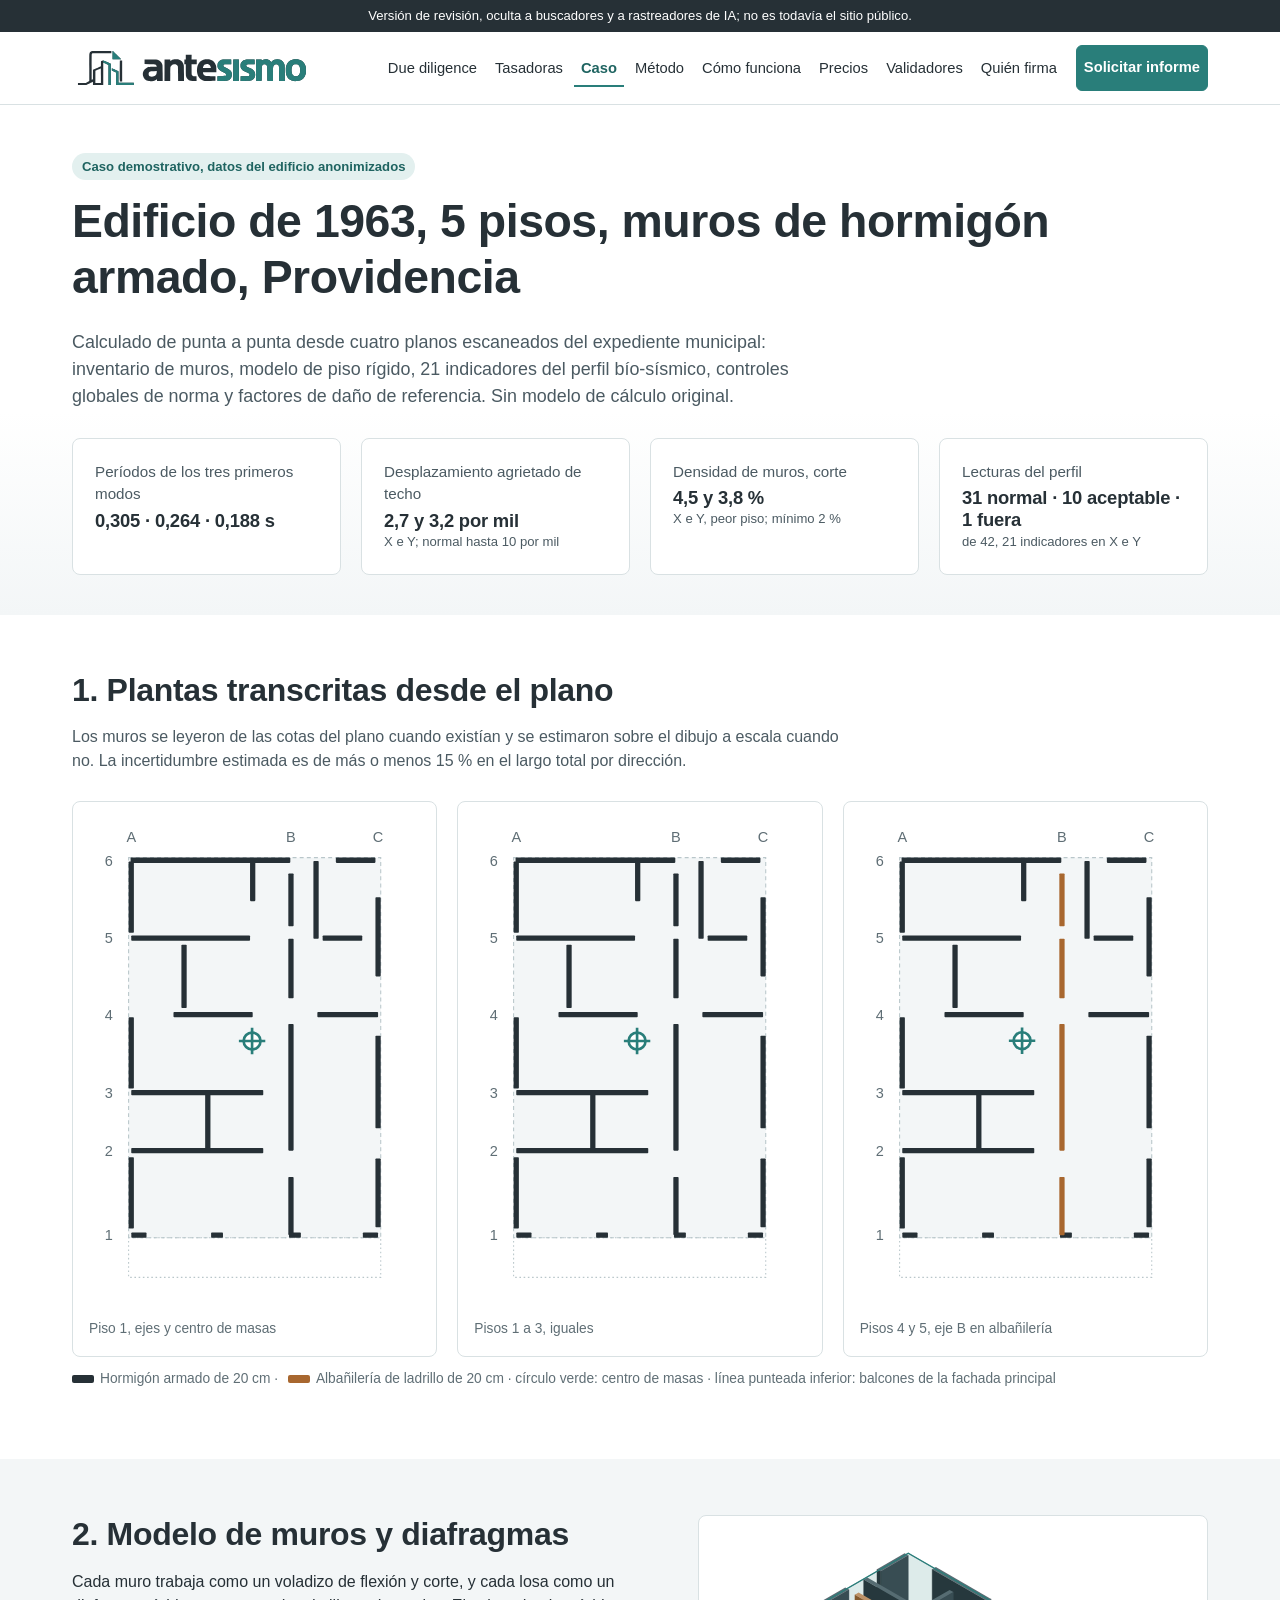
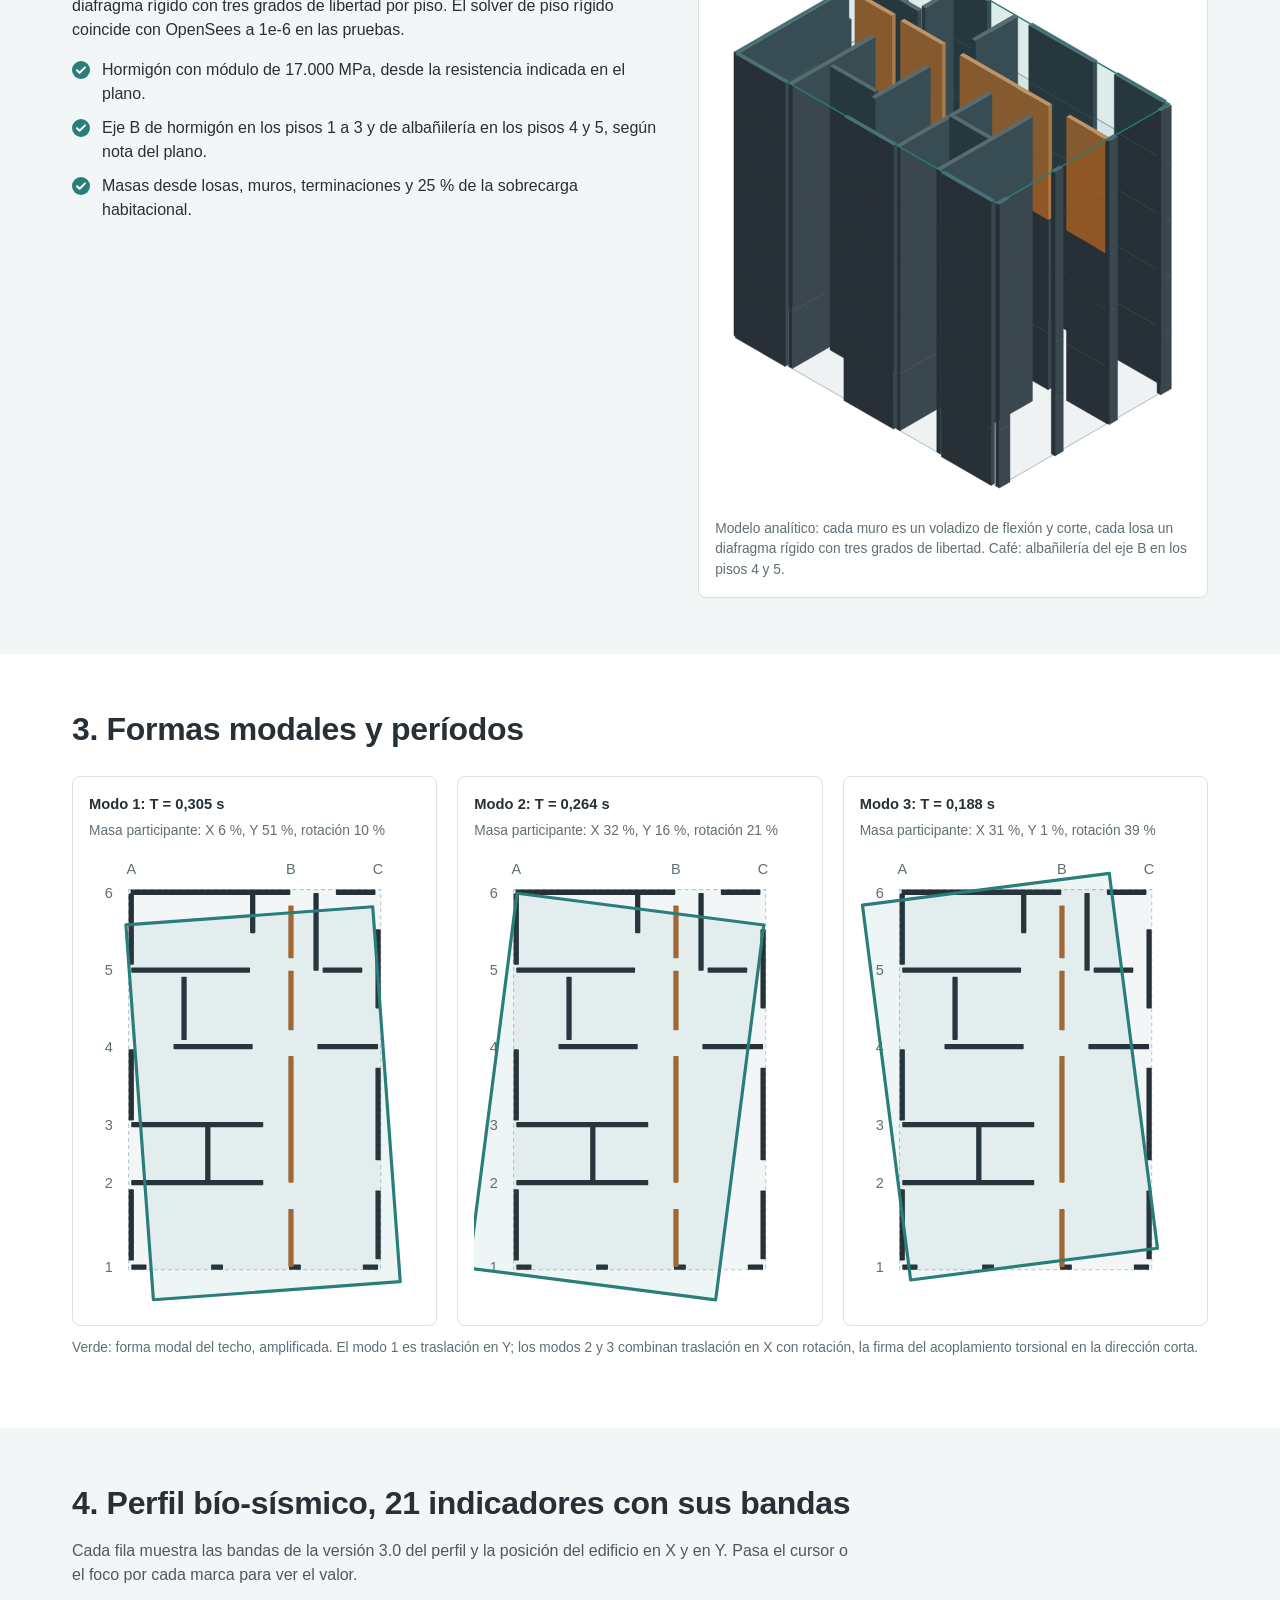
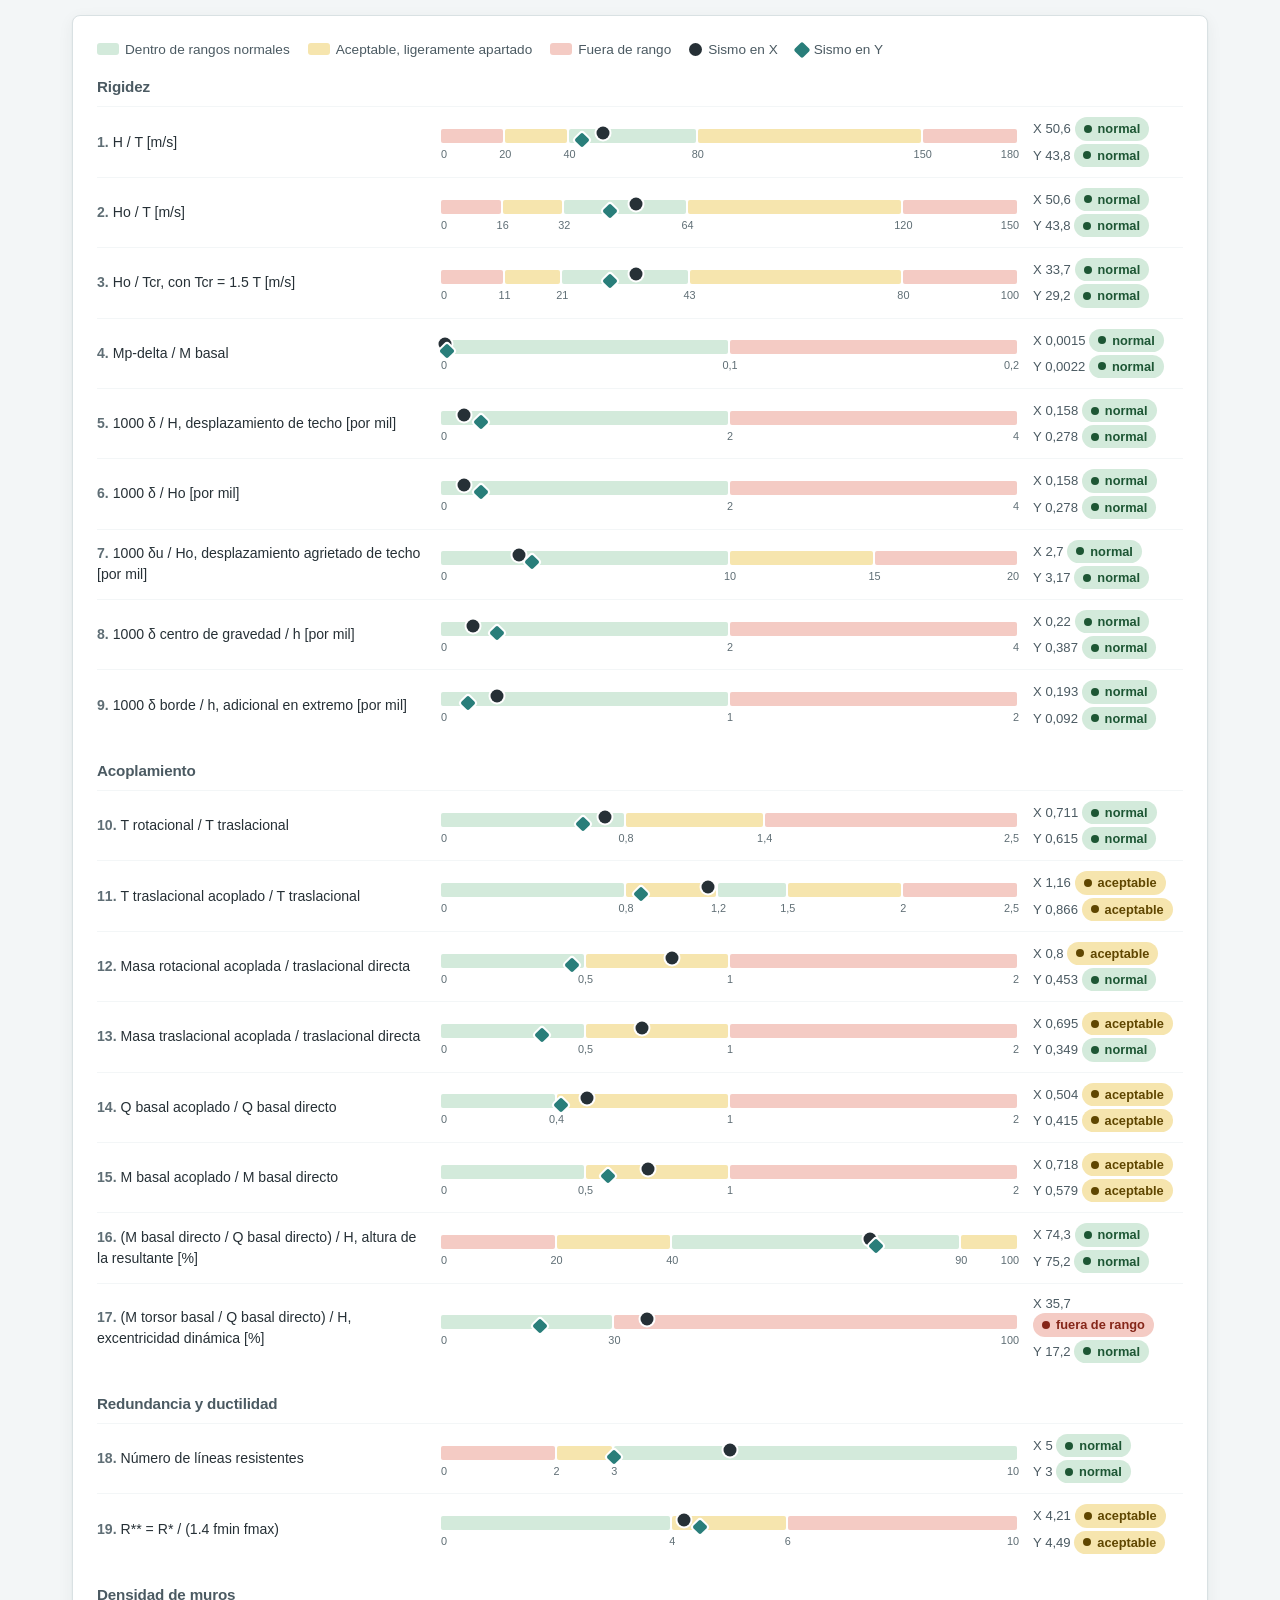
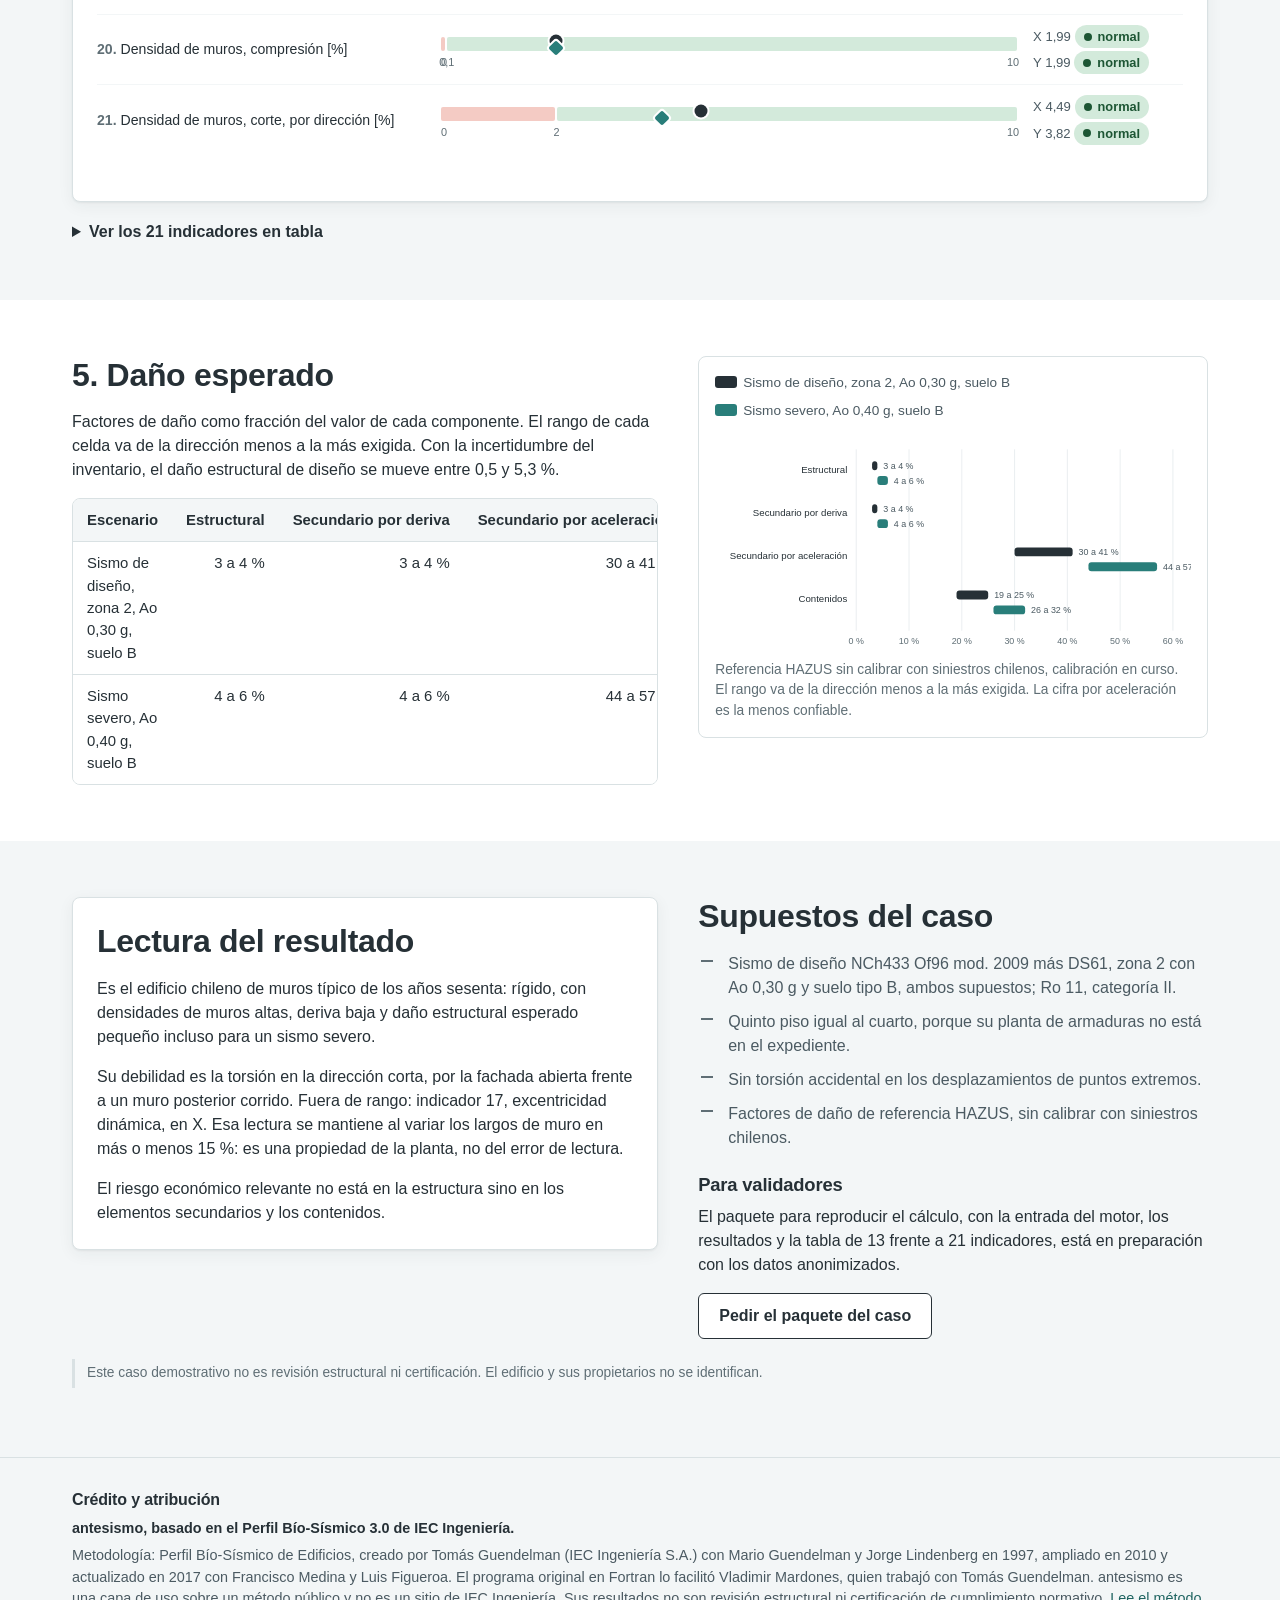
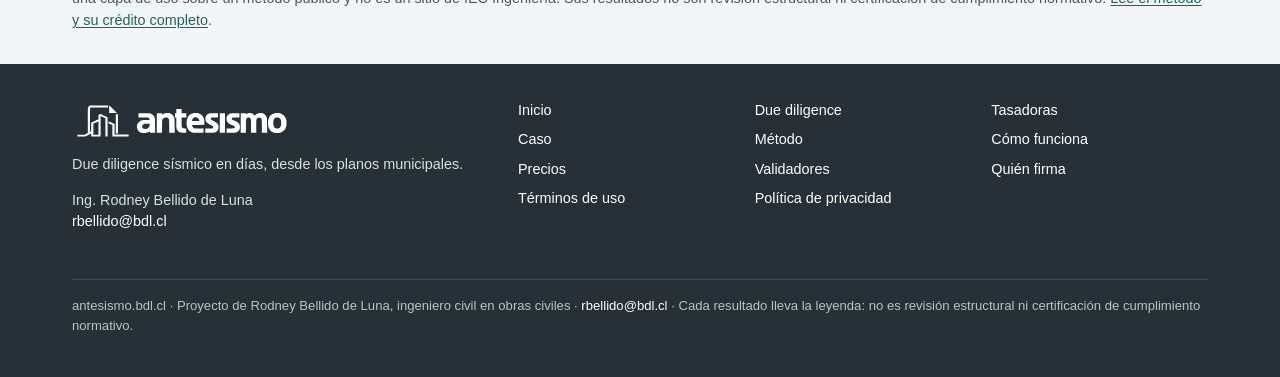
==== commit 29f83ef3: "Quién está detrás, correo de contacto, textos legales y bloqueo a buscadores e IA Página de biografí" ====
--- a/caso/index.html
+++ b/caso/index.html
@@ -5,7 +5,8 @@
 <meta name="viewport" content="width=device-width, initial-scale=1">
 <title>Caso demostrativo: parámetros sísmicos de un edificio de 1963 desde los planos municipales | antesismo</title>
 <meta name="description" content="Edificio de 1963, 5 pisos, muros de hormigón armado, Providencia: 21 indicadores del perfil bío-sísmico, modos y daño esperado, calculados desde cuatro planos escaneados del expediente municipal.">
-<meta name="robots" content="noindex, nofollow">
+<meta name="robots" content="noindex, nofollow, noarchive, nosnippet, noimageindex, noai, noimageai">
+<meta name="googlebot" content="noindex, nofollow, noarchive, nosnippet, noimageindex, noai, noimageai">
 <link rel="canonical" href="https://antesismo.bdl.cl/caso/">
 <meta name="theme-color" content="#263036">
 <link rel="icon" href="/favicon.ico" sizes="16x16 24x24 32x32 48x48 64x64 128x128 256x256">
@@ -14,11 +15,8 @@
 <link rel="apple-touch-icon" href="/apple-touch-icon.png" sizes="180x180">
 <link rel="mask-icon" href="/safari-pinned-tab.svg" color="#297e7a">
 <link rel="manifest" href="/site.webmanifest">
-<link rel="preconnect" href="https://fonts.googleapis.com">
-<link rel="preconnect" href="https://fonts.gstatic.com" crossorigin>
-<link rel="stylesheet" href="https://fonts.googleapis.com/css2?family=Inter:wght@400;600;700&display=swap">
 <link rel="stylesheet" href="/assets/marca/antesismo.css">
-<link rel="stylesheet" href="/assets/css/sitio.css?v=1.0.2">
+<link rel="stylesheet" href="/assets/css/sitio.css?v=1.1.0">
 <meta property="og:site_name" content="antesismo">
 <meta property="og:type" content="website">
 <meta property="og:locale" content="es_CL">
@@ -34,7 +32,7 @@
 </head>
 <body>
 <a class="salto" href="#contenido">Saltar al contenido</a>
-<div class="aviso-revision">Versión de revisión. Textos, precios y formularios en validación; no es todavía el sitio público.</div>
+<div class="aviso-revision">Versión de revisión, oculta a buscadores y a rastreadores de IA; no es todavía el sitio público.</div>
 <header class="encabezado">
 <div class="contenedor">
 <a class="marca-logo" href="/" aria-label="antesismo, inicio"><img src="/assets/marca/antesismo_isologo_horizontal_color.svg" alt="antesismo" width="240" height="46"></a>
@@ -43,11 +41,12 @@
 <nav class="nav" id="nav-principal" aria-label="Principal">
 <a href="/due-diligence/">Due diligence</a>
 <a href="/tasadoras/">Tasadoras</a>
-<a href="/caso/" aria-current="page">Caso demostrativo</a>
+<a href="/caso/" aria-current="page">Caso</a>
 <a href="/perfil-bio-sismico/">Método</a>
 <a href="/parametros-sismicos/">Cómo funciona</a>
 <a href="/precios/">Precios</a>
 <a href="/validadores/">Validadores</a>
+<a href="/quien-esta-detras/">Quién firma</a>
 <a class="boton" href="/due-diligence/#solicitar">Solicitar informe</a>
 </nav>
 </div>
@@ -157,23 +156,26 @@
 <div>
 <img src="/assets/marca/antesismo_isologo_horizontal_blanco.svg" alt="antesismo" width="220" height="42">
 <p>Due diligence sísmico en días, desde los planos municipales.</p>
+<p>Ing. Rodney Bellido de Luna<br><a href="mailto:rbellido@bdl.cl">rbellido@bdl.cl</a></p>
 </div>
 <nav aria-label="Pie de página">
 <a href="/">Inicio</a>
 <a href="/due-diligence/">Due diligence</a>
 <a href="/tasadoras/">Tasadoras</a>
-<a href="/caso/">Caso demostrativo</a>
+<a href="/caso/">Caso</a>
 <a href="/perfil-bio-sismico/">Método</a>
 <a href="/parametros-sismicos/">Cómo funciona</a>
 <a href="/precios/">Precios</a>
 <a href="/validadores/">Validadores</a>
-<a href="/legal/">Términos y privacidad</a>
+<a href="/quien-esta-detras/">Quién firma</a>
+<a href="/legal/#terminos">Términos de uso</a>
+<a href="/legal/#privacidad">Política de privacidad</a>
 </nav>
-<p class="final">antesismo.bdl.cl · Proyecto de Rodney Bellido de Luna, ingeniero civil en obras civiles · Cada resultado lleva la leyenda: no es revisión estructural ni certificación de cumplimiento normativo.</p>
+<p class="final">antesismo.bdl.cl · Proyecto de Rodney Bellido de Luna, ingeniero civil en obras civiles · <a href="mailto:rbellido@bdl.cl">rbellido@bdl.cl</a> · Cada resultado lleva la leyenda: no es revisión estructural ni certificación de cumplimiento normativo.</p>
 </div>
 </footer>
-<script src="/assets/js/sitio.js?v=1.0.2"></script>
-<script src="/assets/js/datos-caso.js?v=1.0.2"></script>
-<script src="/assets/js/perfil.js?v=1.0.2"></script>
+<script src="/assets/js/sitio.js?v=1.1.0"></script>
+<script src="/assets/js/datos-caso.js?v=1.1.0"></script>
+<script src="/assets/js/perfil.js?v=1.1.0"></script>
 </body>
 </html>
--- a/assets/css/sitio.css
+++ b/assets/css/sitio.css
@@ -294,6 +294,18 @@
 .estado-proyecto ul { margin: 0; padding-left: 18px; color: var(--texto-2); font-size: .93rem; }
 .estado-proyecto li { margin-bottom: 8px; }
 
+/* Documentos legales */
+.documento { max-width: 860px; }
+.documento h2 { margin-bottom: 18px; }
+.documento h3 { margin-top: 28px; font-size: 1.08rem; }
+.documento p, .documento li { color: var(--texto-2); }
+.documento ul { padding-left: 20px; margin: 0 0 1em; }
+.documento li { margin-bottom: 8px; }
+.documento table { font-size: .9rem; }
+.indice { display: flex; flex-wrap: wrap; gap: 8px; margin-top: 8px; }
+.indice a { background: #fff; border: 1px solid var(--borde); border-radius: 999px; padding: 6px 14px; font-size: .9rem; text-decoration: none; color: var(--grafito); }
+.indice a:hover { border-color: var(--verde); color: var(--verde-osc); }
+
 /* Utilidades */
 .mt-0 { margin-top: 0; } .mb-0 { margin-bottom: 0; }
 .centro { text-align: center; }
